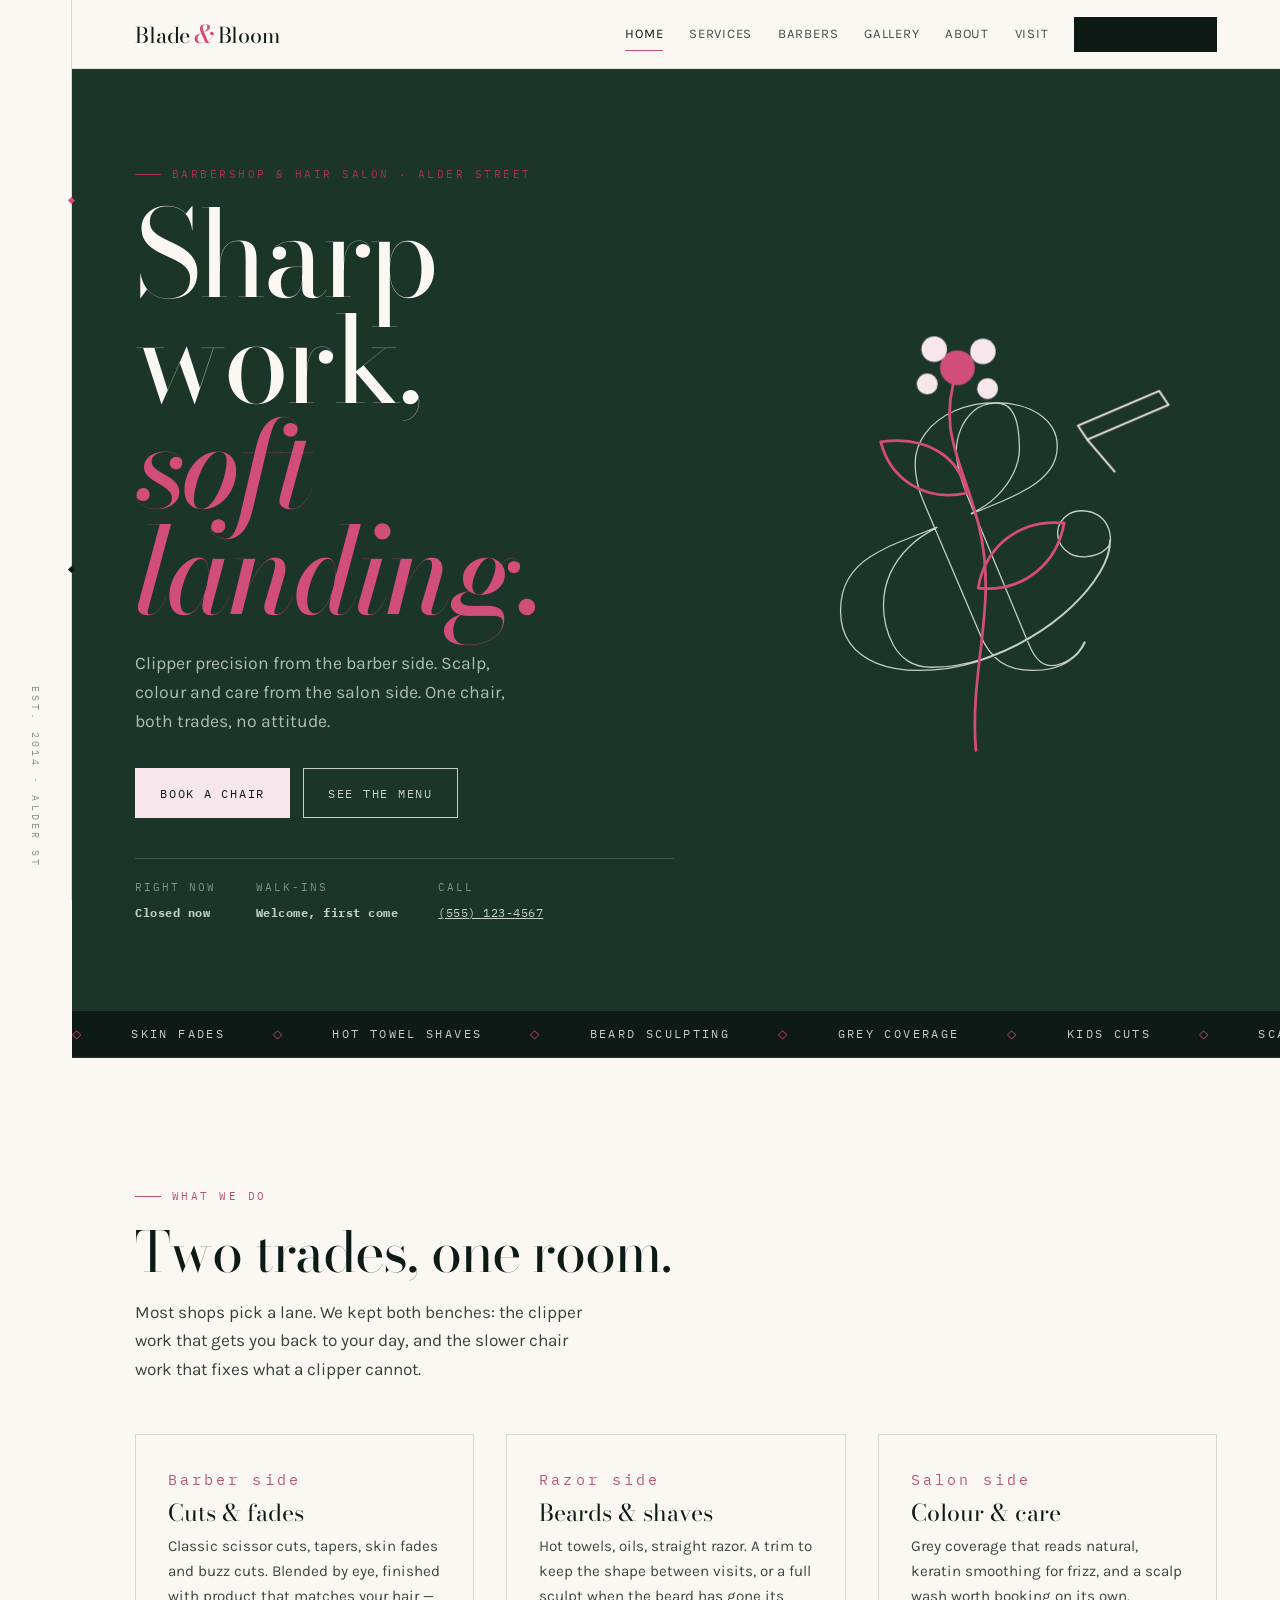
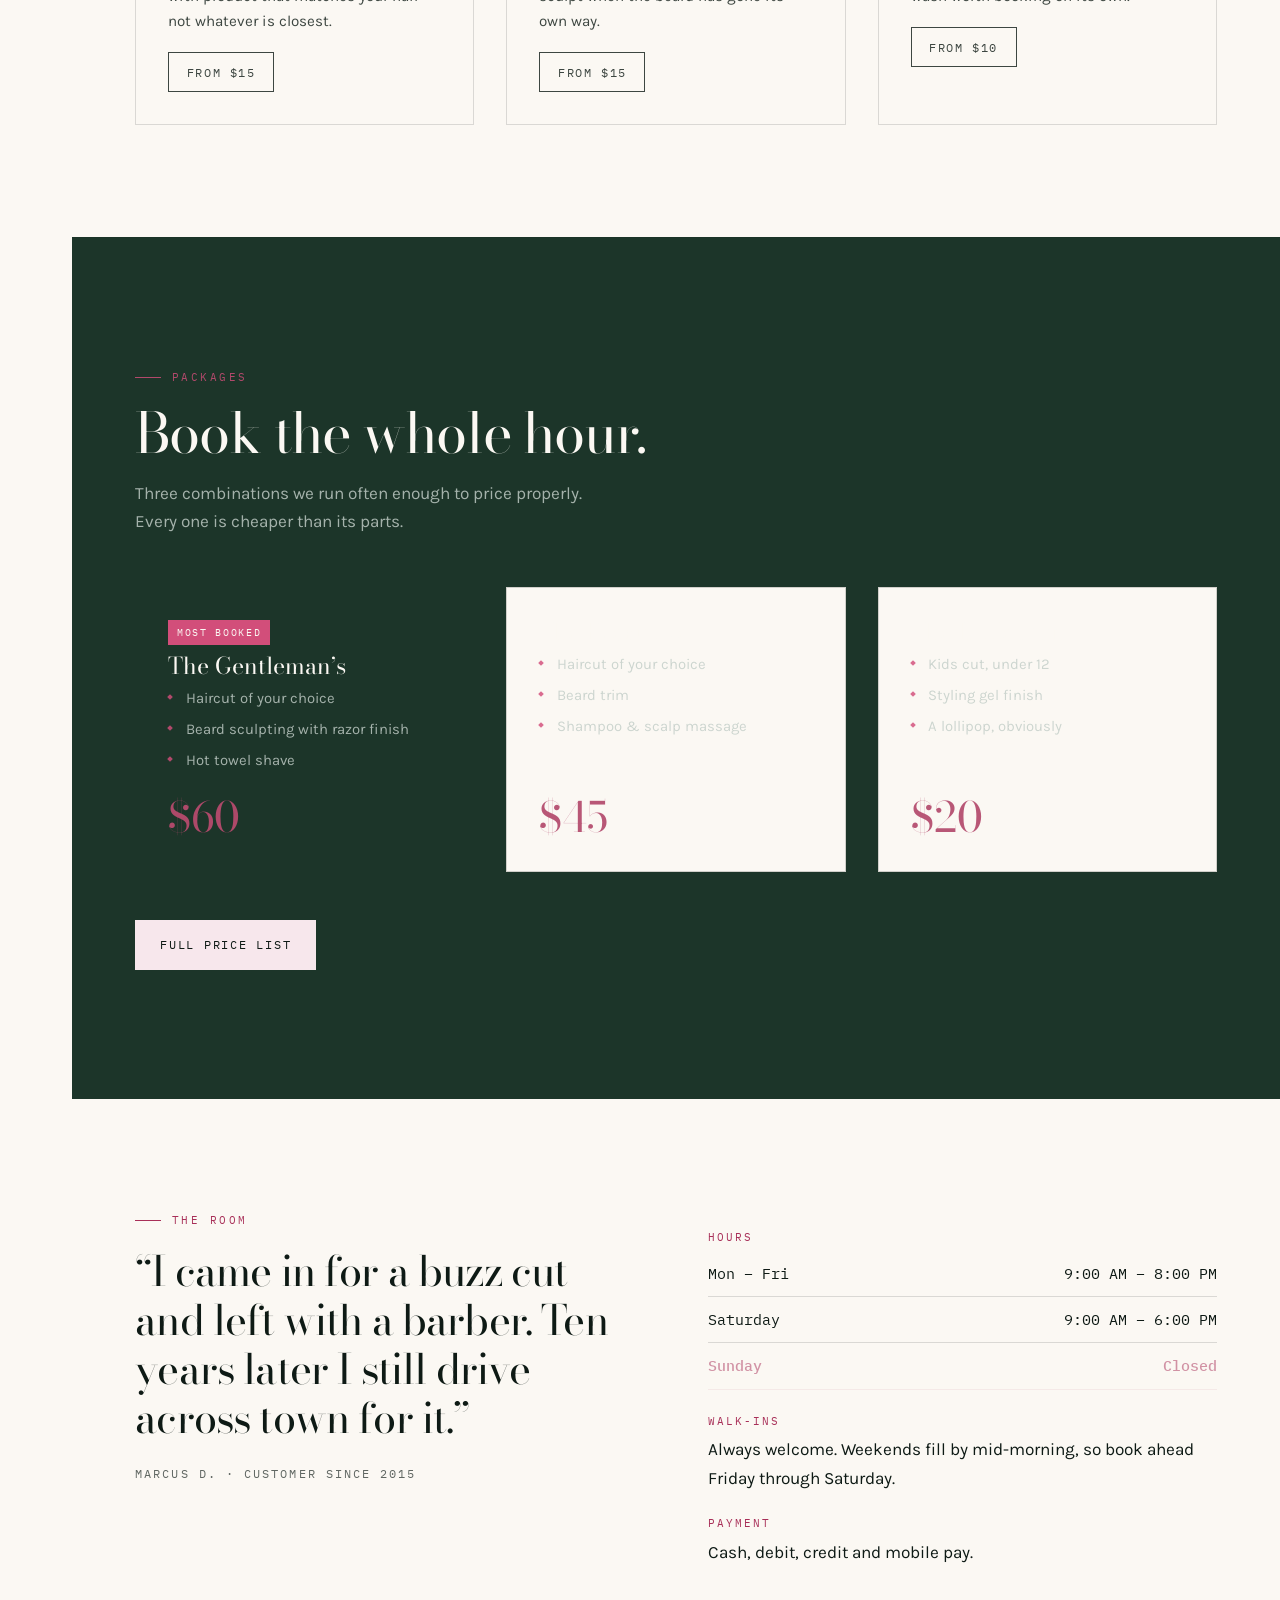
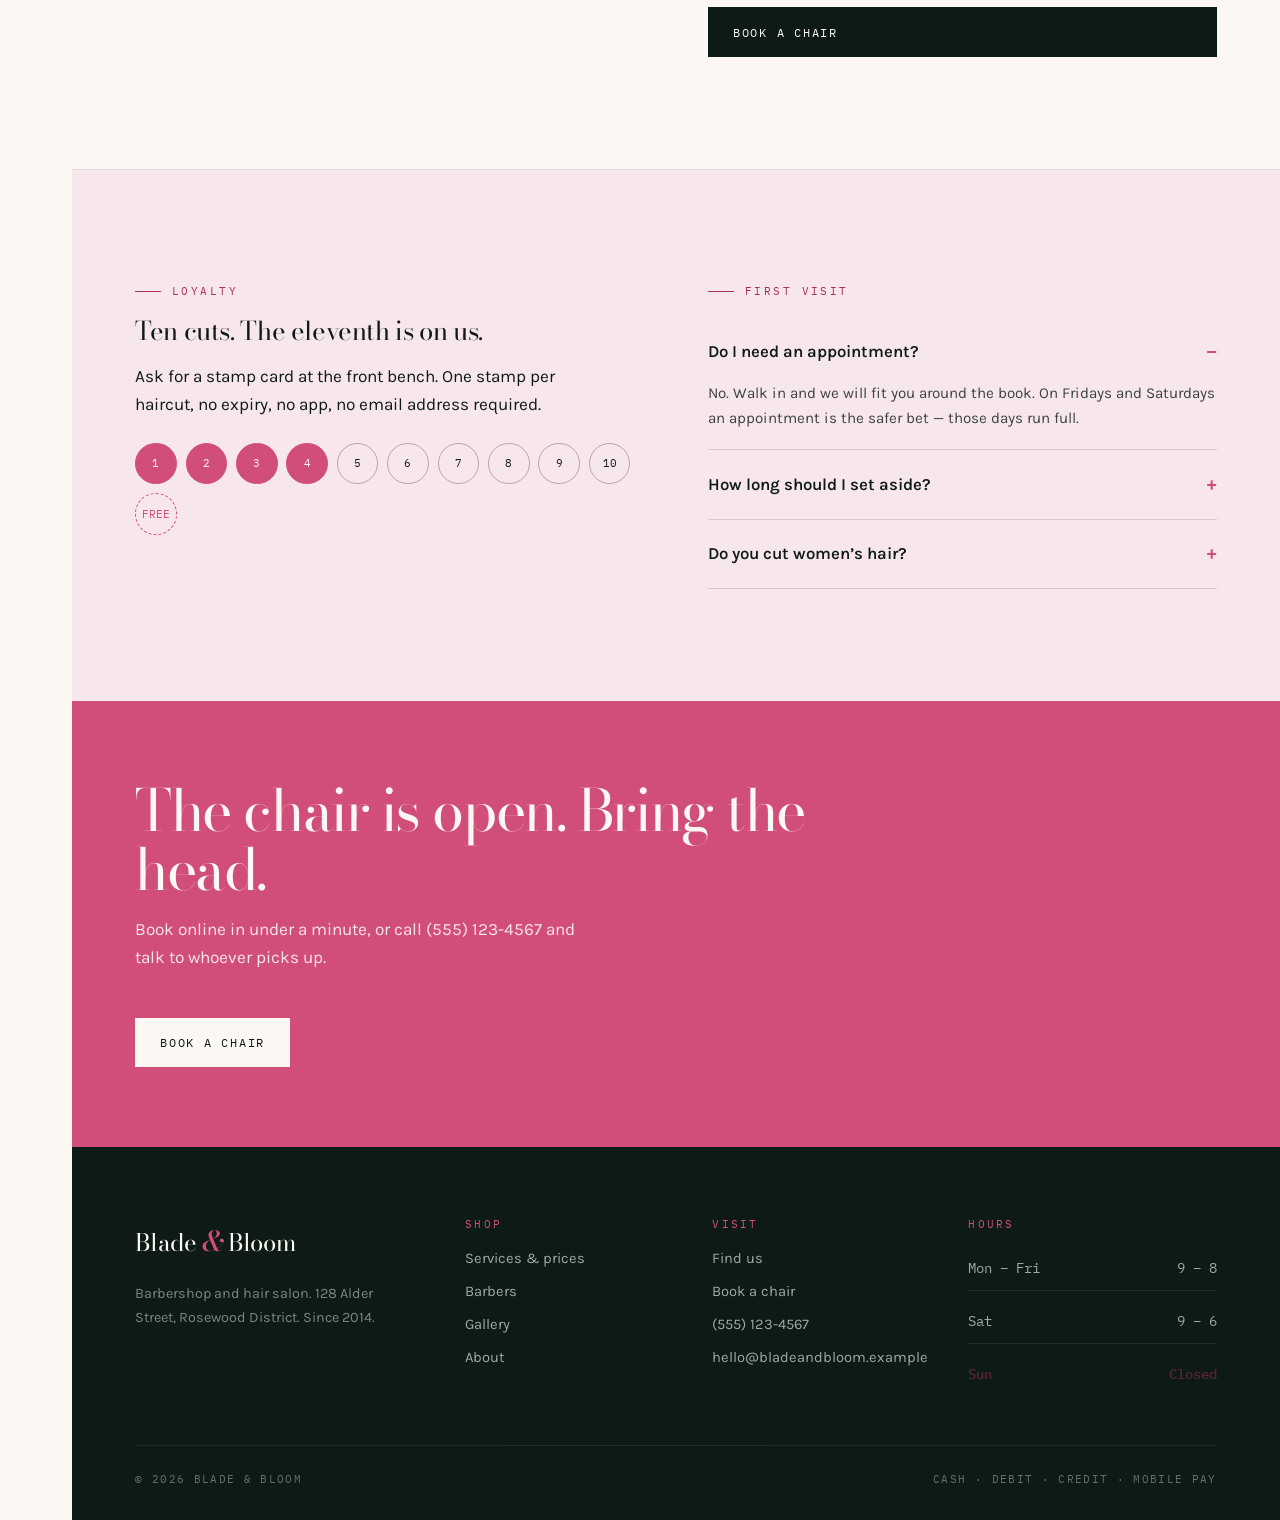
==== index.html @ 09682fde "Add Blade & Bloom salon site Seven static pages (home, services, barbers, gallery, about, booking, v" ====
<!DOCTYPE html>
<html lang="en">
<head>
<meta charset="utf-8">
<meta name="viewport" content="width=device-width, initial-scale=1">
<title>Blade &amp; Bloom — Barbershop &amp; Hair Salon</title>
<meta name="description" content="Blade &amp; Bloom is a barbershop and hair salon on Alder Street. Precision cuts, hot towel shaves, beard sculpting and colour. Walk-ins welcome, appointments recommended on weekends.">
<link rel="preconnect" href="https://fonts.googleapis.com">
<link rel="preconnect" href="https://fonts.gstatic.com" crossorigin>
<link rel="stylesheet" href="assets/css/style.css">
<link rel="icon" href="data:image/svg+xml,<svg xmlns='http://www.w3.org/2000/svg' viewBox='0 0 32 32'><text y='25' x='4' font-size='26' font-family='Georgia' font-style='italic' fill='%23D24E7A'>%26</text></svg>">
</head>
<body>
<a class="skip" href="#main">Skip to content</a>

<div class="rail" aria-hidden="true"><span class="rail__mark">Est. 2014 · Alder St</span></div>

<header class="masthead">
  <div class="masthead__in">
    <a class="wordmark" href="index.html">Blade <span class="amp">&amp;</span> Bloom</a>
    <button class="nav__toggle" type="button" aria-expanded="false" aria-controls="site-nav">Menu</button>
    <nav class="nav" id="site-nav" aria-label="Main">
      <a href="index.html" aria-current="page">Home</a>
      <a href="services.html">Services</a>
      <a href="team.html">Barbers</a>
      <a href="gallery.html">Gallery</a>
      <a href="about.html">About</a>
      <a href="contact.html">Visit</a>
      <a class="btn btn--sm" href="book.html">Book a chair</a>
    </nav>
  </div>
</header>

<main id="main">

  <section class="hero">
    <div class="shell hero__grid">
      <div>
        <p class="eyebrow">Barbershop &amp; hair salon · Alder Street</p>
        <h1>Sharp work,<em>soft landing.</em></h1>
        <p class="hero__sub">Clipper precision from the barber side. Scalp, colour and care from the salon side. One chair, both trades, no attitude.</p>
        <div class="hero__cta">
          <a class="btn btn--onDark" href="book.html">Book a chair</a>
          <a class="btn" style="background:transparent;border-color:currentColor;color:inherit" href="services.html">See the menu</a>
        </div>
        <div class="hero__meta">
          <div><span>Right now</span><b data-openstate>Open now</b></div>
          <div><span>Walk-ins</span><b>Welcome, first come</b></div>
          <div><span>Call</span><a href="tel:+15551234567" style="color:inherit">(555) 123-4567</a></div>
        </div>
      </div>

      <figure style="margin:0">
        <svg class="emblem" viewBox="0 0 420 380" role="img" aria-labelledby="emblem-title">
          <title id="emblem-title">The Blade &amp; Bloom ampersand with a flowering stem growing through it</title>
          <text class="amp-glyph pop" x="210" y="300" text-anchor="middle">&amp;</text>
          <path class="stem draw" d="M212 372 C 206 300, 232 246, 214 176 C 200 122, 178 96, 196 44" />
          <path class="leaf-v draw" d="M214 232 C 254 236, 282 210, 288 176 C 250 172, 220 196, 214 232 Z" />
          <path class="leaf-v draw" d="M204 150 C 168 158, 138 138, 130 106 C 168 100, 198 118, 204 150 Z" />
          <g class="pop" style="animation-delay:1.6s">
            <circle class="petal-shape" cx="196" cy="42" r="15" />
            <circle class="petal-shape pale" cx="176" cy="26" r="11" />
            <circle class="petal-shape pale" cx="218" cy="28" r="11" />
            <circle class="petal-shape pale" cx="170" cy="56" r="9" />
            <circle class="petal-shape pale" cx="222" cy="60" r="9" />
          </g>
          <g class="pop" style="animation-delay:1.9s">
            <path class="blade" d="M300 92 L370 62 L378 74 L308 104 Z" />
            <path class="blade" d="M308 104 L332 132" />
          </g>
        </svg>
      </figure>
    </div>
  </section>

  <div class="ticker" aria-hidden="true">
    <div class="ticker__track">
      <span>Skin fades</span><span>Hot towel shaves</span><span>Beard sculpting</span><span>Grey coverage</span><span>Kids cuts</span><span>Scalp massage</span>
      <span>Skin fades</span><span>Hot towel shaves</span><span>Beard sculpting</span><span>Grey coverage</span><span>Kids cuts</span><span>Scalp massage</span>
    </div>
  </div>

  <section class="section">
    <div class="shell">
      <div class="section__head" data-reveal>
        <p class="eyebrow">What we do</p>
        <h2>Two trades, one room.</h2>
        <p>Most shops pick a lane. We kept both benches: the clipper work that gets you back to your day, and the slower chair work that fixes what a clipper cannot.</p>
      </div>
      <div class="grid grid--3">
        <article class="card" data-reveal>
          <p class="card__num">Barber side</p>
          <h3>Cuts &amp; fades</h3>
          <p>Classic scissor cuts, tapers, skin fades and buzz cuts. Blended by eye, finished with product that matches your hair — not whatever is closest.</p>
          <p><a href="services.html#haircuts" class="btn btn--ghost btn--sm" style="margin-top:.6rem">From $15</a></p>
        </article>
        <article class="card" data-reveal>
          <p class="card__num">Razor side</p>
          <h3>Beards &amp; shaves</h3>
          <p>Hot towels, oils, straight razor. A trim to keep the shape between visits, or a full sculpt when the beard has gone its own way.</p>
          <p><a href="services.html#beard" class="btn btn--ghost btn--sm" style="margin-top:.6rem">From $15</a></p>
        </article>
        <article class="card" data-reveal>
          <p class="card__num">Salon side</p>
          <h3>Colour &amp; care</h3>
          <p>Grey coverage that reads natural, keratin smoothing for frizz, and a scalp wash worth booking on its own.</p>
          <p><a href="services.html#treatments" class="btn btn--ghost btn--sm" style="margin-top:.6rem">From $10</a></p>
        </article>
      </div>
    </div>
  </section>

  <section class="section section--dark">
    <div class="shell">
      <div class="section__head" data-reveal>
        <p class="eyebrow">Packages</p>
        <h2>Book the whole hour.</h2>
        <p>Three combinations we run often enough to price properly. Every one is cheaper than its parts.</p>
      </div>
      <div class="grid grid--3">
        <article class="card card--package card--feature" data-reveal>
          <span class="tag">Most booked</span>
          <h3>The Gentleman&rsquo;s</h3>
          <ul>
            <li>Haircut of your choice</li>
            <li>Beard sculpting with razor finish</li>
            <li>Hot towel shave</li>
          </ul>
          <p class="price">$60</p>
        </article>
        <article class="card card--package" data-reveal>
          <h3>The Executive</h3>
          <ul>
            <li>Haircut of your choice</li>
            <li>Beard trim</li>
            <li>Shampoo &amp; scalp massage</li>
          </ul>
          <p class="price">$45</p>
        </article>
        <article class="card card--package" data-reveal>
          <h3>The Little Man</h3>
          <ul>
            <li>Kids cut, under 12</li>
            <li>Styling gel finish</li>
            <li>A lollipop, obviously</li>
          </ul>
          <p class="price">$20</p>
        </article>
      </div>
      <p class="mt-l"><a class="btn btn--onDark" href="services.html">Full price list</a></p>
    </div>
  </section>

  <section class="section">
    <div class="shell split">
      <div data-reveal>
        <p class="eyebrow">The room</p>
        <blockquote class="quote">&ldquo;I came in for a buzz cut and left with a barber. Ten years later I still drive across town for it.&rdquo;
          <footer>Marcus D. · customer since 2015</footer>
        </blockquote>
      </div>
      <div class="stack" data-reveal>
        <dl class="factlist">
          <dt>Hours</dt>
          <dd>
            <ul class="hours">
              <li data-day="1,2,3,4,5"><span>Mon &ndash; Fri</span><span>9:00 AM &ndash; 8:00 PM</span></li>
              <li data-day="6"><span>Saturday</span><span>9:00 AM &ndash; 6:00 PM</span></li>
              <li data-day="0" data-closed><span>Sunday</span><span>Closed</span></li>
            </ul>
          </dd>
          <dt>Walk-ins</dt>
          <dd>Always welcome. Weekends fill by mid-morning, so book ahead Friday through Saturday.</dd>
          <dt>Payment</dt>
          <dd>Cash, debit, credit and mobile pay.</dd>
        </dl>
        <a class="btn" href="book.html">Book a chair</a>
      </div>
    </div>
  </section>

  <section class="section section--petal">
    <div class="shell split">
      <div data-reveal>
        <p class="eyebrow">Loyalty</p>
        <h2 class="display" style="font-size:clamp(2rem,1.3rem+3vw,3.2rem)">Ten cuts. The eleventh is on us.</h2>
        <p style="margin-top:1.1rem;max-width:44ch">Ask for a stamp card at the front bench. One stamp per haircut, no expiry, no app, no email address required.</p>
        <div class="stamps" aria-hidden="true">
          <span class="stamp" data-filled>1</span><span class="stamp" data-filled>2</span>
          <span class="stamp" data-filled>3</span><span class="stamp" data-filled>4</span>
          <span class="stamp">5</span><span class="stamp">6</span><span class="stamp">7</span>
          <span class="stamp">8</span><span class="stamp">9</span><span class="stamp">10</span>
          <span class="stamp" data-free>FREE</span>
        </div>
      </div>
      <div data-reveal>
        <p class="eyebrow">First visit</p>
        <div class="faq">
          <details open>
            <summary>Do I need an appointment?</summary>
            <p>No. Walk in and we will fit you around the book. On Fridays and Saturdays an appointment is the safer bet — those days run full.</p>
          </details>
          <details>
            <summary>How long should I set aside?</summary>
            <p>A buzz is fifteen minutes. A fade with a beard trim is closer to fifty. Package bookings run an hour and change.</p>
          </details>
          <details>
            <summary>Do you cut women&rsquo;s hair?</summary>
            <p>Short styles, yes — scissor and clipper work with styling. For long-hair cutting and full colour services, call and we will tell you honestly whether we are the right shop.</p>
          </details>
        </div>
      </div>
    </div>
  </section>

  <section class="band">
    <div class="shell">
      <h2 class="display">The chair is open. Bring the head.</h2>
      <p>Book online in under a minute, or call (555) 123-4567 and talk to whoever picks up.</p>
      <a class="btn" href="book.html">Book a chair</a>
    </div>
  </section>

</main>

<footer class="foot">
  <div class="shell">
    <div class="foot__grid">
      <div>
        <a class="wordmark" href="index.html" style="text-decoration:none">Blade <span class="amp">&amp;</span> Bloom</a>
        <p class="foot__blurb">Barbershop and hair salon. 128 Alder Street, Rosewood District. Since 2014.</p>
      </div>
      <div>
        <h4>Shop</h4>
        <ul>
          <li><a href="services.html">Services &amp; prices</a></li>
          <li><a href="team.html">Barbers</a></li>
          <li><a href="gallery.html">Gallery</a></li>
          <li><a href="about.html">About</a></li>
        </ul>
      </div>
      <div>
        <h4>Visit</h4>
        <ul>
          <li><a href="contact.html">Find us</a></li>
          <li><a href="book.html">Book a chair</a></li>
          <li><a href="tel:+15551234567">(555) 123-4567</a></li>
          <li><a href="mailto:hello@bladeandbloom.example">hello@bladeandbloom.example</a></li>
        </ul>
      </div>
      <div>
        <h4>Hours</h4>
        <ul class="hours" style="font-size:.85rem">
          <li data-day="1,2,3,4,5"><span>Mon &ndash; Fri</span><span>9 &ndash; 8</span></li>
          <li data-day="6"><span>Sat</span><span>9 &ndash; 6</span></li>
          <li data-day="0" data-closed><span>Sun</span><span>Closed</span></li>
        </ul>
      </div>
    </div>
    <div class="foot__base">
      <span>&copy; <span data-year>2026</span> Blade &amp; Bloom</span>
      <span>Cash · Debit · Credit · Mobile pay</span>
    </div>
  </div>
</footer>

<script src="assets/js/main.js"></script>
</body>
</html>
---- assets/css/style.css ----
/* Blade & Bloom — Steel & Stem
   ------------------------------------------------------------------ */

@import url('https://fonts.googleapis.com/css2?family=Bodoni+Moda:ital,opsz,wght@0,6..96,400..900;1,6..96,400..900&family=IBM+Plex+Mono:wght@400;500&family=Karla:ital,wght@0,300..700;1,300..600&display=swap');

:root {
  --ink:      #0E1A15;
  --fern:     #1C3529;
  --fern-lit: #264736;
  --steel:    #C3CEC8;
  --bloom:    #D24E7A;
  --bloom-dk: #A82F58;
  --petal:    #F7E7EC;
  --ivory:    #FBF8F3;

  --display: "Bodoni Moda", Georgia, serif;
  --body:    "Karla", "Helvetica Neue", Arial, sans-serif;
  --mono:    "IBM Plex Mono", ui-monospace, monospace;

  --rail: 4.5rem;          /* width of the left shear rail */
  --gut:  clamp(1.25rem, 4vw, 4rem);
  --max:  74rem;

  --ease: cubic-bezier(.22, 1, .36, 1);
}

/* ---------- reset-ish ---------- */
*, *::before, *::after { box-sizing: border-box; }
html { -webkit-text-size-adjust: 100%; scroll-behavior: smooth; }
body {
  margin: 0;
  background: var(--ivory);
  color: var(--ink);
  font-family: var(--body);
  font-size: clamp(1rem, .95rem + .2vw, 1.075rem);
  line-height: 1.65;
  font-weight: 400;
  -webkit-font-smoothing: antialiased;
}
img { max-width: 100%; display: block; }
a { color: inherit; }
h1, h2, h3, h4 { margin: 0; font-weight: 400; line-height: 1.02; }
p { margin: 0 0 1em; }
ul { margin: 0; padding: 0; list-style: none; }

::selection { background: var(--bloom); color: var(--ivory); }

:focus-visible {
  outline: 2px solid var(--bloom);
  outline-offset: 3px;
  border-radius: 2px;
}

.skip {
  position: absolute; left: -999px; top: 0; z-index: 99;
  background: var(--ink); color: var(--ivory);
  padding: .7rem 1.1rem; font-family: var(--mono); font-size: .8rem;
}
.skip:focus { left: .5rem; top: .5rem; }

/* ---------- type scale ---------- */
.display {
  font-family: var(--display);
  font-optical-sizing: auto;
  letter-spacing: -.015em;
}
.eyebrow {
  font-family: var(--mono);
  font-size: .7rem;
  letter-spacing: .22em;
  text-transform: uppercase;
  color: var(--bloom-dk);
  margin: 0 0 1.1rem;
  display: flex; align-items: center; gap: .7rem;
}
.eyebrow::before {
  content: ""; width: 1.6rem; height: 1px;
  background: currentColor; flex: none;
}
.lede { font-size: 1.2em; line-height: 1.55; max-width: 34ch; }

/* ---------- layout shell ---------- */
.shell {
  max-width: var(--max);
  margin-inline: auto;
  padding-inline: var(--gut);
}

/* The shear line: hairline with blade notches, runs the page height. */
.rail {
  position: fixed;
  inset-block: 0;
  left: 0;
  width: var(--rail);
  border-right: 1px solid color-mix(in oklab, var(--ink) 14%, transparent);
  display: none;
  z-index: 20;
  pointer-events: none;
}
.rail::before {
  content: "";
  position: absolute; right: -3px; top: 22%;
  width: 5px; height: 5px;
  background: var(--bloom);
  transform: rotate(45deg);
}
.rail::after {
  content: "";
  position: absolute; right: -3px; top: 63%;
  width: 5px; height: 5px;
  background: var(--ink);
  transform: rotate(45deg);
}
.rail__mark {
  position: absolute;
  bottom: 2rem; left: 50%;
  transform: translateX(-50%);
  writing-mode: vertical-rl;
  font-family: var(--mono);
  font-size: .65rem;
  letter-spacing: .3em;
  text-transform: uppercase;
  color: color-mix(in oklab, var(--ink) 45%, transparent);
  pointer-events: auto;
}
@media (min-width: 62rem) {
  .rail { display: block; }
  body { padding-left: var(--rail); }
}

/* ---------- header ---------- */
.masthead {
  position: sticky; top: 0; z-index: 30;
  background: color-mix(in oklab, var(--ivory) 88%, transparent);
  backdrop-filter: blur(10px);
  border-bottom: 1px solid color-mix(in oklab, var(--ink) 10%, transparent);
}
.masthead__in {
  display: flex; align-items: center; justify-content: space-between;
  gap: 1rem;
  padding-block: .85rem;
  max-width: var(--max); margin-inline: auto;
  padding-inline: var(--gut);
}
.wordmark {
  font-family: var(--display);
  font-size: 1.35rem;
  letter-spacing: -.01em;
  text-decoration: none;
  display: inline-flex; align-items: baseline; gap: .3ch;
  white-space: nowrap;
}
.wordmark .amp {
  color: var(--bloom);
  font-style: italic;
  font-weight: 500;
  font-size: 1.15em;
}

.nav { display: flex; align-items: center; gap: clamp(.9rem, 2vw, 1.9rem); }
.nav a {
  font-size: .82rem;
  letter-spacing: .06em;
  text-transform: uppercase;
  text-decoration: none;
  padding-block: .35rem;
  position: relative;
  color: color-mix(in oklab, var(--ink) 78%, transparent);
  transition: color .2s var(--ease);
}
.nav a::after {
  content: ""; position: absolute; left: 0; right: 0; bottom: 0;
  height: 1px; background: var(--bloom);
  transform: scaleX(0); transform-origin: left;
  transition: transform .3s var(--ease);
}
.nav a:hover { color: var(--ink); }
.nav a:hover::after, .nav a[aria-current="page"]::after { transform: scaleX(1); }
.nav a[aria-current="page"] { color: var(--ink); }

.nav__toggle {
  display: none;
  background: none; border: 1px solid color-mix(in oklab, var(--ink) 25%, transparent);
  font-family: var(--mono); font-size: .72rem; letter-spacing: .18em;
  text-transform: uppercase; padding: .55rem .8rem; cursor: pointer;
  color: var(--ink);
}

@media (max-width: 52rem) {
  .nav__toggle { display: block; }
  .nav {
    position: absolute; inset: 100% 0 auto 0;
    flex-direction: column; align-items: stretch; gap: 0;
    background: var(--ivory);
    border-bottom: 1px solid color-mix(in oklab, var(--ink) 12%, transparent);
    padding: .5rem var(--gut) 1.25rem;
    display: none;
  }
  .nav[data-open="true"] { display: flex; }
  .nav a { padding-block: .8rem; border-top: 1px solid color-mix(in oklab, var(--ink) 8%, transparent); }
  .nav .btn { margin-top: .9rem; text-align: center; }
}

/* ---------- buttons ---------- */
.btn {
  display: inline-block;
  font-family: var(--mono);
  font-size: .78rem;
  letter-spacing: .14em;
  text-transform: uppercase;
  text-decoration: none;
  padding: .85rem 1.5rem;
  border: 1px solid var(--ink);
  background: var(--ink);
  color: var(--ivory);
  cursor: pointer;
  transition: background .25s var(--ease), color .25s var(--ease), border-color .25s var(--ease);
}
.btn:hover { background: var(--bloom); border-color: var(--bloom); color: var(--ivory); }
.btn--ghost { background: transparent; color: var(--ink); }
.btn--ghost:hover { background: var(--ink); border-color: var(--ink); color: var(--ivory); }
.btn--onDark { background: var(--petal); border-color: var(--petal); color: var(--ink); }
.btn--onDark:hover { background: var(--bloom); border-color: var(--bloom); color: var(--ivory); }
.btn--sm { padding: .6rem 1.1rem; font-size: .72rem; }

/* ---------- sections ---------- */
.section { padding-block: clamp(3.5rem, 9vw, 7rem); }
.section--dark { background: var(--fern); color: var(--steel); }
.section--dark .eyebrow { color: var(--bloom); }
.section--dark h2, .section--dark h3 { color: var(--ivory); }
.section--petal { background: var(--petal); }
.section + .section { border-top: 1px solid color-mix(in oklab, var(--ink) 8%, transparent); }
.section--dark + .section, .section--dark, .section--petal { border-top: 0; }

.section__head { max-width: 46rem; margin-bottom: clamp(2rem, 4vw, 3.25rem); }
.section__head h2 {
  font-family: var(--display);
  font-size: clamp(2rem, 1.3rem + 3vw, 3.5rem);
  letter-spacing: -.02em;
}
.section__head p { margin-top: 1.1rem; max-width: 46ch; opacity: .82; }

/* ---------- hero ---------- */
.hero {
  position: relative;
  background: var(--fern);
  color: var(--steel);
  overflow: hidden;
  padding-block: clamp(3.5rem, 8vw, 6rem) clamp(3rem, 7vw, 5.5rem);
}
.hero__grid {
  display: grid;
  grid-template-columns: 1fr;
  gap: clamp(2rem, 5vw, 3.5rem);
  align-items: center;
}
@media (min-width: 58rem) {
  .hero__grid { grid-template-columns: 1.05fr .95fr; }
}
.hero h1 {
  font-family: var(--display);
  color: var(--ivory);
  font-size: clamp(3.2rem, 1.6rem + 8vw, 7.5rem);
  line-height: .88;
  letter-spacing: -.035em;
}
.hero h1 em {
  font-style: italic;
  font-weight: 500;
  color: var(--bloom);
  display: block;
}
.hero__sub {
  margin-top: 1.6rem;
  max-width: 38ch;
  color: color-mix(in oklab, var(--steel) 88%, transparent);
  font-size: 1.1rem;
}
.hero__cta { display: flex; flex-wrap: wrap; gap: .8rem; margin-top: 2rem; }
.hero__meta {
  margin-top: 2.5rem;
  padding-top: 1.25rem;
  border-top: 1px solid color-mix(in oklab, var(--steel) 22%, transparent);
  display: flex; flex-wrap: wrap; gap: 1.5rem 2.5rem;
  font-family: var(--mono); font-size: .78rem; letter-spacing: .04em;
}
.hero__meta span { display: block; color: color-mix(in oklab, var(--steel) 60%, transparent); font-size: .68rem; letter-spacing: .18em; text-transform: uppercase; margin-bottom: .3rem; }

/* the signature: ampersand with a stem growing through it */
.emblem { width: 100%; height: auto; overflow: visible; }
.emblem .amp-glyph {
  font-family: var(--display);
  font-size: 300px;
  font-style: italic;
  font-weight: 500;
  fill: none;
  stroke: var(--steel);
  stroke-width: 1.1;
  opacity: .55;
}
.emblem .stem, .emblem .leaf-v { fill: none; stroke: var(--bloom); stroke-width: 2.4; stroke-linecap: round; }
.emblem .petal-shape { fill: var(--bloom); }
.emblem .petal-shape.pale { fill: var(--petal); }
.emblem .blade { fill: none; stroke: var(--petal); stroke-width: 1.6; }

@media (prefers-reduced-motion: no-preference) {
  .emblem .draw {
    stroke-dasharray: var(--len, 1200);
    stroke-dashoffset: var(--len, 1200);
    animation: draw 2.2s var(--ease) forwards;
  }
  .emblem .amp-glyph { animation-delay: .1s; }
  .emblem .stem { animation-delay: .55s; }
  .emblem .pop {
    opacity: 0;
    animation: pop .7s var(--ease) forwards;
  }
}
@keyframes draw { to { stroke-dashoffset: 0; } }
@keyframes pop { to { opacity: 1; } }

/* ---------- ticker ---------- */
.ticker {
  background: var(--ink);
  color: var(--steel);
  overflow: hidden;
  border-block: 1px solid color-mix(in oklab, var(--steel) 15%, transparent);
}
.ticker__track {
  display: flex; gap: 3rem;
  padding-block: .8rem;
  white-space: nowrap;
  font-family: var(--mono); font-size: .74rem;
  letter-spacing: .2em; text-transform: uppercase;
  width: max-content;
  animation: slide 38s linear infinite;
}
.ticker__track span::before { content: "◇"; color: var(--bloom); margin-right: 3rem; }
@keyframes slide { to { transform: translateX(-50%); } }
@media (prefers-reduced-motion: reduce) {
  .ticker__track { animation: none; }
}

/* ---------- price ledger ---------- */
.ledger { display: grid; gap: clamp(2.5rem, 5vw, 4rem); }
@media (min-width: 60rem) { .ledger--2 { grid-template-columns: 1fr 1fr; } }

.ledger__group h3 {
  font-family: var(--display);
  font-size: 1.6rem;
  padding-bottom: .7rem;
  border-bottom: 1px solid color-mix(in oklab, currentColor 22%, transparent);
  margin-bottom: .4rem;
}
.item {
  display: grid;
  grid-template-columns: 1fr auto;
  align-items: baseline;
  gap: .25rem .75rem;
  padding-block: 1rem;
  border-bottom: 1px solid color-mix(in oklab, currentColor 12%, transparent);
}
.item__name { font-weight: 600; font-size: 1.02rem; letter-spacing: .002em; }
.item__price {
  font-family: var(--mono); font-size: .95rem;
  color: var(--bloom-dk); white-space: nowrap;
}
.section--dark .item__price { color: var(--bloom); }
.item__desc {
  grid-column: 1 / -1;
  margin: .2rem 0 0;
  font-size: .92rem;
  opacity: .72;
  max-width: 52ch;
}
.item__time { font-family: var(--mono); font-size: .72rem; opacity: .6; letter-spacing: .08em; }

/* ---------- cards ---------- */
.grid { display: grid; gap: clamp(1.25rem, 2.5vw, 2rem); }
.grid--3 { grid-template-columns: repeat(auto-fit, minmax(15rem, 1fr)); }
.grid--2 { grid-template-columns: repeat(auto-fit, minmax(19rem, 1fr)); }

.card {
  border: 1px solid color-mix(in oklab, var(--ink) 14%, transparent);
  padding: clamp(1.4rem, 2.5vw, 2rem);
  background: var(--ivory);
  display: flex; flex-direction: column; gap: .55rem;
  transition: border-color .25s var(--ease), transform .25s var(--ease);
}
.card:hover { border-color: var(--bloom); transform: translateY(-2px); }
.card h3 { font-family: var(--display); font-size: 1.45rem; }
.card p { margin: 0; font-size: .95rem; opacity: .8; }
.card__num {
  font-family: var(--mono); font-size: .7rem; letter-spacing: .2em;
  color: var(--bloom-dk);
}

.card--package { border-color: color-mix(in oklab, var(--ink) 18%, transparent); }
.card--package .price {
  font-family: var(--display); font-size: 2.6rem; color: var(--bloom-dk);
  line-height: 1; margin-top: auto; padding-top: 1rem;
}
.card--package ul { display: grid; gap: .4rem; font-size: .93rem; }
.card--package li { padding-left: 1.1rem; position: relative; opacity: .82; }
.card--package li::before {
  content: ""; position: absolute; left: 0; top: .62em;
  width: 4px; height: 4px; background: var(--bloom); transform: rotate(45deg);
}
.card--feature { background: var(--fern); color: var(--steel); border-color: var(--fern); }
.card--feature h3 { color: var(--ivory); }
.card--feature .price { color: var(--bloom); }
.card--feature li::before { background: var(--bloom); }
.card--feature .tag { background: var(--bloom); color: var(--ivory); }

.tag {
  align-self: flex-start;
  font-family: var(--mono); font-size: .65rem; letter-spacing: .16em;
  text-transform: uppercase; padding: .25rem .55rem;
  background: var(--petal); color: var(--bloom-dk);
}

/* ---------- team ---------- */
.chair {
  display: grid;
  gap: clamp(1.25rem, 3vw, 2.5rem);
  align-items: start;
  padding-block: clamp(2rem, 4vw, 3rem);
  border-top: 1px solid color-mix(in oklab, var(--ink) 12%, transparent);
}
@media (min-width: 48rem) { .chair { grid-template-columns: 14rem 1fr; } }
.chair:first-of-type { border-top: 0; padding-top: 0; }
.chair__portrait {
  aspect-ratio: 4 / 5;
  position: relative;
  overflow: hidden;
  background: var(--fern);
}
.chair__portrait svg { width: 100%; height: 100%; display: block; }
.chair__name { font-family: var(--display); font-size: clamp(1.8rem, 1.2rem + 2vw, 2.6rem); }
.chair__role {
  font-family: var(--mono); font-size: .72rem; letter-spacing: .2em;
  text-transform: uppercase; color: var(--bloom-dk); margin: .5rem 0 1rem;
}
.chair__specs { display: flex; flex-wrap: wrap; gap: .5rem; margin-top: 1.1rem; }
.chair__specs li {
  font-family: var(--mono); font-size: .7rem; letter-spacing: .1em;
  border: 1px solid color-mix(in oklab, var(--ink) 20%, transparent);
  padding: .3rem .6rem; text-transform: uppercase;
}

/* ---------- gallery ---------- */
.plate {
  position: relative;
  aspect-ratio: 3 / 4;
  overflow: hidden;
  background: var(--fern);
  border: 1px solid color-mix(in oklab, var(--ink) 12%, transparent);
}
.plate svg { position: absolute; inset: 0; width: 100%; height: 100%; }
.plate figcaption {
  position: absolute; inset-inline: 0; bottom: 0;
  padding: 1.5rem 1rem .9rem;
  background: linear-gradient(to top, rgba(14,26,21,.92), rgba(14,26,21,0));
  color: var(--ivory);
  font-family: var(--mono); font-size: .72rem;
  letter-spacing: .12em; text-transform: uppercase;
  display: flex; justify-content: space-between; gap: .5rem;
}
.plate figcaption b { font-weight: 500; }
.plate figcaption span { color: var(--bloom); }
.plate--wide { grid-column: span 2; aspect-ratio: 16 / 11; }
@media (max-width: 40rem) { .plate--wide { grid-column: span 1; aspect-ratio: 3 / 4; } }

/* ---------- forms ---------- */
.form { display: grid; gap: 1.4rem; }
.field { display: grid; gap: .45rem; }
.field > label, .fieldset > legend {
  font-family: var(--mono); font-size: .7rem; letter-spacing: .16em;
  text-transform: uppercase; color: color-mix(in oklab, var(--ink) 65%, transparent);
}
.field input, .field select, .field textarea {
  font-family: var(--body); font-size: 1rem; color: var(--ink);
  background: transparent;
  border: 0; border-bottom: 1px solid color-mix(in oklab, var(--ink) 30%, transparent);
  padding: .6rem .1rem;
  border-radius: 0;
  transition: border-color .2s var(--ease);
  width: 100%;
}
.field select { appearance: none; background-image: linear-gradient(45deg, transparent 50%, var(--bloom) 50%), linear-gradient(135deg, var(--bloom) 50%, transparent 50%); background-position: right 8px center, right 3px center; background-size: 5px 5px, 5px 5px; background-repeat: no-repeat; padding-right: 1.5rem; }
.field textarea { resize: vertical; min-height: 6rem; }
.field input:focus, .field select:focus, .field textarea:focus {
  border-bottom-color: var(--bloom); outline: none;
}
.field input:focus-visible, .field select:focus-visible, .field textarea:focus-visible { outline: 2px solid var(--bloom); outline-offset: 4px; }
.field__hint { font-size: .8rem; opacity: .6; }
.form__row { display: grid; gap: 1.4rem; }
@media (min-width: 40rem) { .form__row--2 { grid-template-columns: 1fr 1fr; } }
.fieldset { border: 0; padding: 0; margin: 0; display: grid; gap: .7rem; }
.choices { display: flex; flex-wrap: wrap; gap: .5rem; }
.choice input { position: absolute; opacity: 0; width: 0; height: 0; }
.choice span {
  display: inline-block;
  font-family: var(--mono); font-size: .75rem; letter-spacing: .08em;
  border: 1px solid color-mix(in oklab, var(--ink) 22%, transparent);
  padding: .5rem .85rem; cursor: pointer;
  transition: all .2s var(--ease);
}
.choice input:checked + span { background: var(--ink); color: var(--ivory); border-color: var(--ink); }
.choice input:focus-visible + span { outline: 2px solid var(--bloom); outline-offset: 3px; }
.form__note { font-size: .85rem; opacity: .7; }
.form__status {
  font-family: var(--mono); font-size: .8rem;
  padding: 1rem 1.1rem;
  border-left: 3px solid var(--bloom);
  background: var(--petal);
  color: var(--ink);
}
.form__status[hidden] { display: none; }

/* ---------- info blocks ---------- */
.split { display: grid; gap: clamp(2rem, 5vw, 4rem); align-items: start; }
@media (min-width: 56rem) { .split { grid-template-columns: 1fr 1fr; } }
@media (min-width: 56rem) { .split--sidebar { grid-template-columns: 1.4fr .9fr; } }

.hours { font-family: var(--mono); font-size: .92rem; }
.hours li {
  display: flex; justify-content: space-between; gap: 1rem;
  padding-block: .65rem;
  border-bottom: 1px solid color-mix(in oklab, currentColor 14%, transparent);
}
.hours li[data-closed] { opacity: .5; }
.hours li[data-today] { color: var(--bloom-dk); font-weight: 500; }
.section--dark .hours li[data-today] { color: var(--bloom); }

.stack { display: grid; gap: 1.5rem; }
.factlist dt {
  font-family: var(--mono); font-size: .7rem; letter-spacing: .18em;
  text-transform: uppercase; color: var(--bloom-dk); margin-bottom: .3rem;
}
.factlist dd { margin: 0 0 1.4rem; }
.factlist dd:last-child { margin-bottom: 0; }
.section--dark .factlist dt { color: var(--bloom); }

.quote {
  font-family: var(--display);
  font-size: clamp(1.5rem, 1rem + 2.4vw, 2.6rem);
  line-height: 1.18; letter-spacing: -.02em;
  margin: 0;
}
.quote footer {
  font-family: var(--mono); font-size: .72rem; letter-spacing: .18em;
  text-transform: uppercase; margin-top: 1.5rem; opacity: .65;
}

.stamps { display: flex; flex-wrap: wrap; gap: .55rem; margin-top: 1.5rem; }
.stamp {
  width: 2.6rem; height: 2.6rem;
  border: 1px solid color-mix(in oklab, currentColor 30%, transparent);
  border-radius: 50%;
  display: grid; place-items: center;
  font-family: var(--mono); font-size: .7rem;
}
.stamp[data-filled] { background: var(--bloom); border-color: var(--bloom); color: var(--ivory); }
.stamp[data-free] { border-style: dashed; border-color: var(--bloom); color: var(--bloom); }
.section--dark .stamp[data-free] { color: var(--bloom); }

/* ---------- CTA band ---------- */
.band {
  background: var(--bloom);
  color: var(--ivory);
  padding-block: clamp(3rem, 7vw, 5rem);
}
.band h2 {
  font-family: var(--display);
  font-size: clamp(2rem, 1.2rem + 3.6vw, 3.6rem);
  letter-spacing: -.025em;
  max-width: 20ch;
}
.band p { margin-top: 1rem; max-width: 44ch; opacity: .9; }
.band .btn { background: var(--ivory); border-color: var(--ivory); color: var(--ink); margin-top: 1.8rem; }
.band .btn:hover { background: var(--ink); border-color: var(--ink); color: var(--ivory); }

/* ---------- footer ---------- */
.foot {
  background: var(--ink);
  color: color-mix(in oklab, var(--steel) 80%, transparent);
  padding-block: clamp(3rem, 6vw, 4.5rem) 2rem;
  font-size: .92rem;
}
.foot a { color: inherit; text-decoration: none; border-bottom: 1px solid transparent; transition: border-color .2s var(--ease), color .2s; }
.foot a:hover { color: var(--ivory); border-bottom-color: var(--bloom); }
.foot__grid { display: grid; gap: 2.5rem; }
@media (min-width: 48rem) { .foot__grid { grid-template-columns: 1.4fr 1fr 1fr 1.2fr; } }
.foot h4 {
  font-family: var(--mono); font-size: .7rem; letter-spacing: .2em;
  text-transform: uppercase; color: var(--bloom); margin-bottom: 1rem;
}
.foot ul { display: grid; gap: .55rem; }
.foot .wordmark { color: var(--ivory); font-size: 1.5rem; }
.foot__blurb { margin-top: 1rem; max-width: 30ch; opacity: .75; font-size: .9rem; }
.foot__base {
  margin-top: 3rem; padding-top: 1.5rem;
  border-top: 1px solid color-mix(in oklab, var(--steel) 16%, transparent);
  display: flex; flex-wrap: wrap; justify-content: space-between; gap: .75rem;
  font-family: var(--mono); font-size: .7rem; letter-spacing: .12em;
  text-transform: uppercase; opacity: .6;
}

/* ---------- page header (interior pages) ---------- */
.pagehead {
  background: var(--fern);
  color: var(--steel);
  padding-block: clamp(3rem, 7vw, 5.5rem);
}
.pagehead h1 {
  font-family: var(--display);
  color: var(--ivory);
  font-size: clamp(2.6rem, 1.5rem + 5vw, 5.5rem);
  line-height: .92; letter-spacing: -.03em;
}
.pagehead h1 em { font-style: italic; color: var(--bloom); }
.pagehead p { margin-top: 1.4rem; max-width: 44ch; opacity: .85; }
.crumb {
  font-family: var(--mono); font-size: .68rem; letter-spacing: .2em;
  text-transform: uppercase; margin-bottom: 1.4rem;
  color: color-mix(in oklab, var(--steel) 55%, transparent);
}
.crumb a { text-decoration: none; }
.crumb a:hover { color: var(--bloom); }

/* ---------- reveal on scroll ---------- */
@media (prefers-reduced-motion: no-preference) {
  [data-reveal] {
    opacity: 0;
    transform: translateY(14px);
    transition: opacity .7s var(--ease), transform .7s var(--ease);
  }
  [data-reveal].is-in { opacity: 1; transform: none; }
}

/* ---------- misc ---------- */
.map {
  aspect-ratio: 4 / 3;
  background: var(--fern);
  position: relative;
  overflow: hidden;
}
.map svg { position: absolute; inset: 0; width: 100%; height: 100%; }

.faq { display: grid; }
.faq details {
  border-bottom: 1px solid color-mix(in oklab, var(--ink) 14%, transparent);
  padding-block: 1.15rem;
}
.faq summary {
  cursor: pointer; list-style: none;
  font-size: 1.05rem; font-weight: 600;
  display: flex; justify-content: space-between; align-items: center; gap: 1rem;
}
.faq summary::-webkit-details-marker { display: none; }
.faq summary::after {
  content: "+"; font-family: var(--mono); color: var(--bloom); font-size: 1.2rem; flex: none;
}
.faq details[open] summary::after { content: "–"; }
.faq p { margin: .8rem 0 0; opacity: .8; max-width: 62ch; font-size: .95rem; }

.center { text-align: center; }
.mt-l { margin-top: clamp(2rem, 4vw, 3rem); }
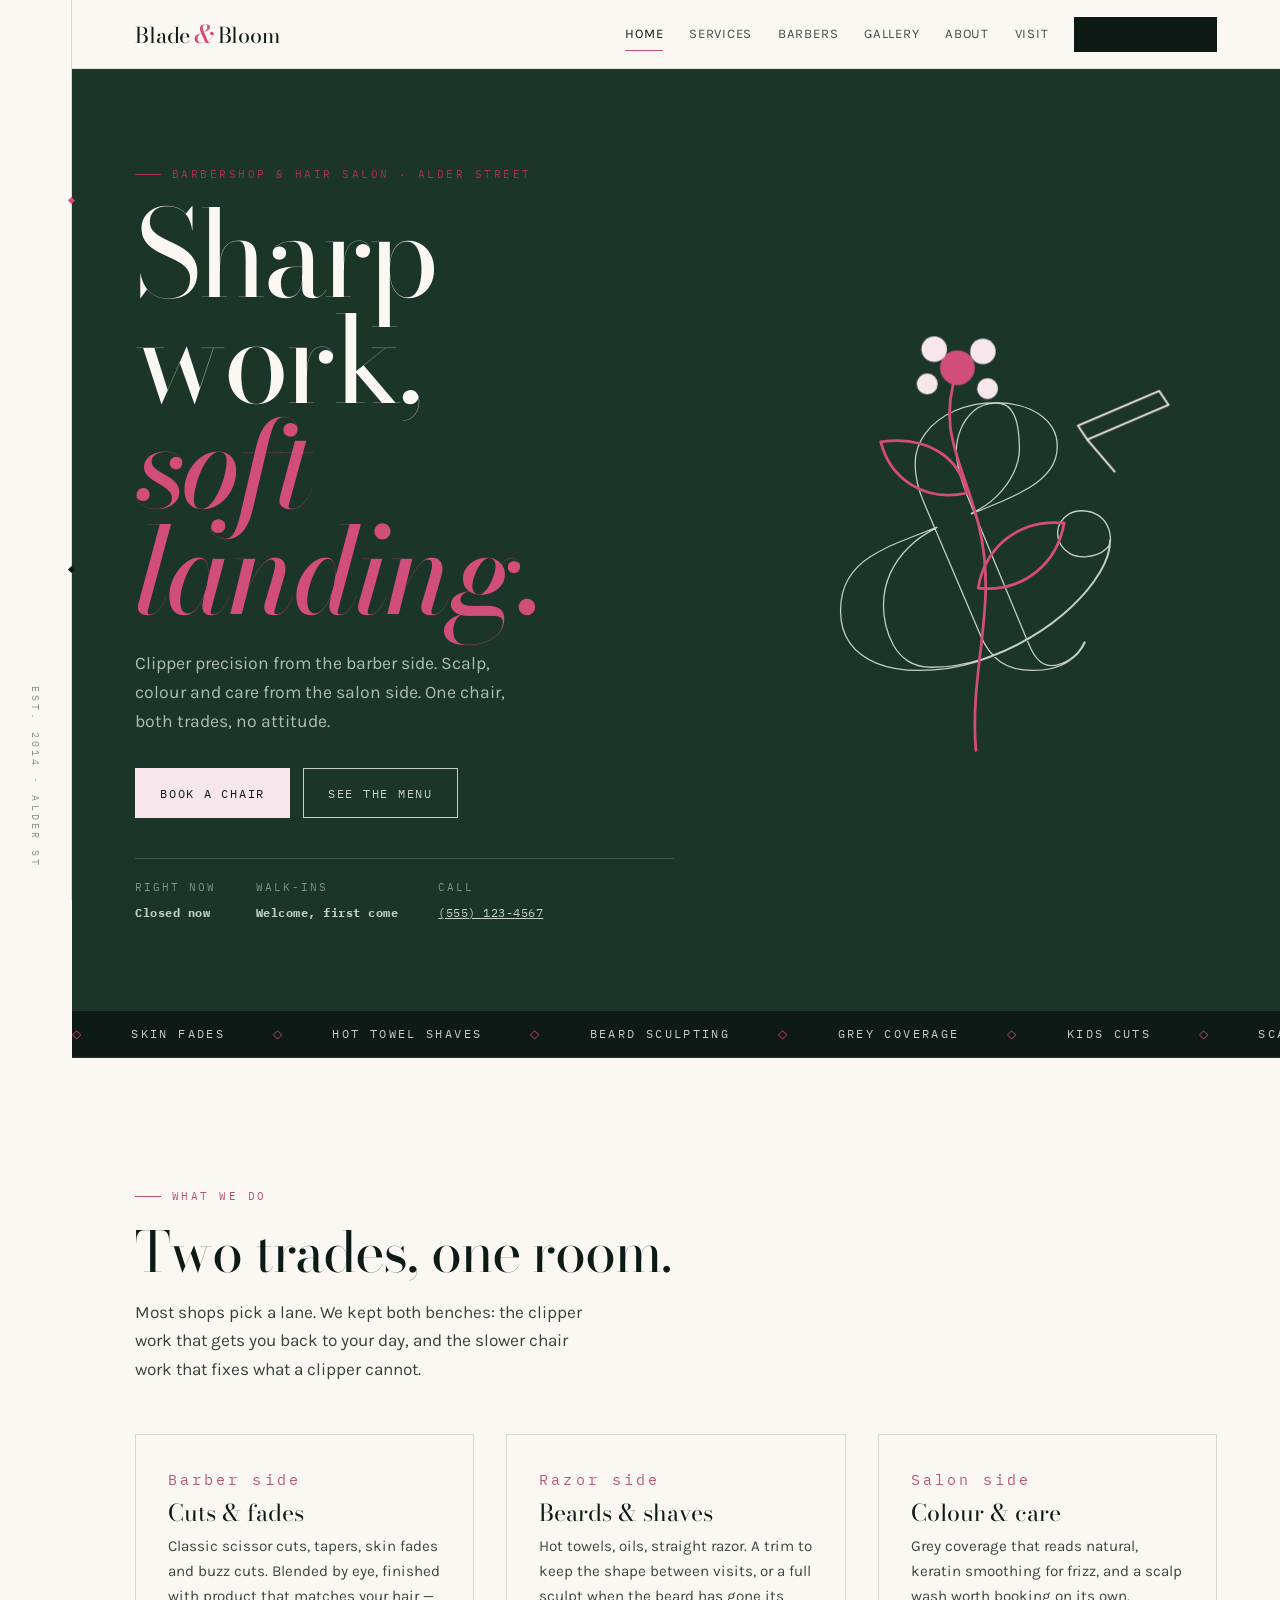
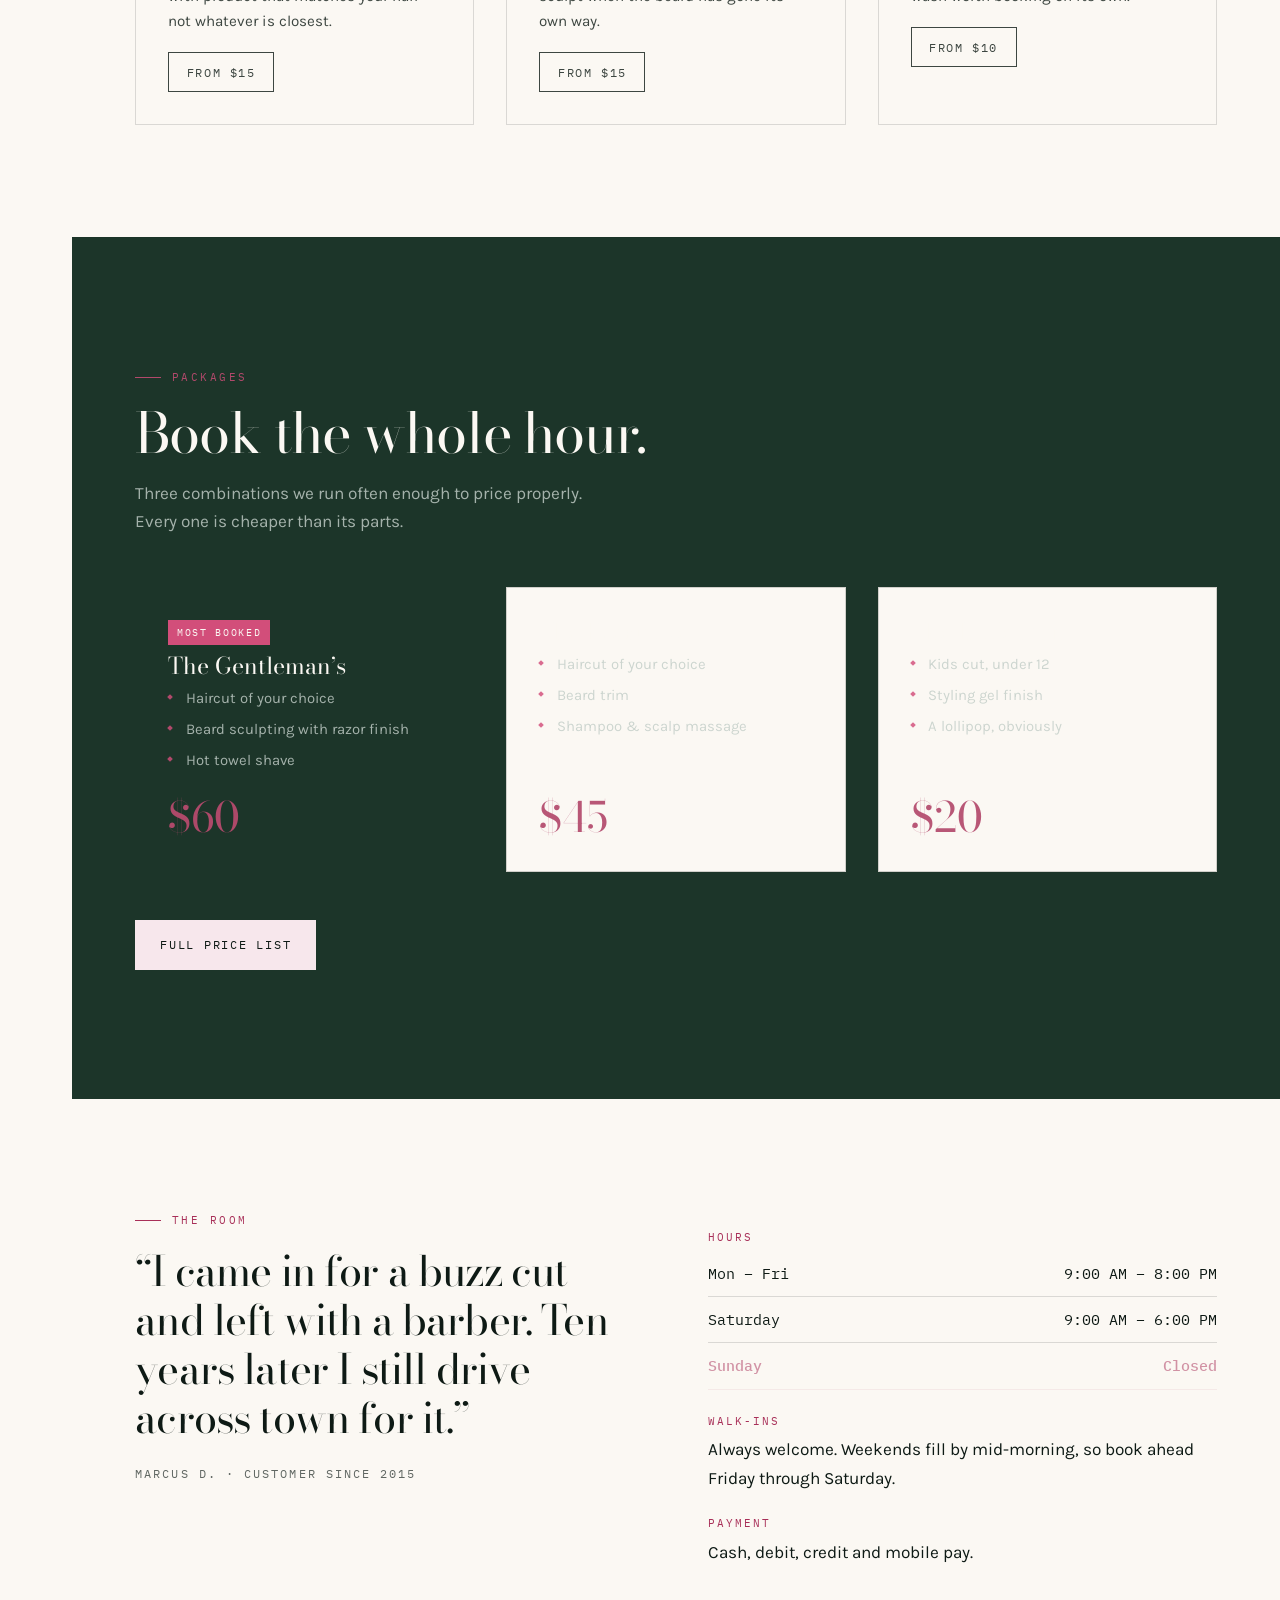
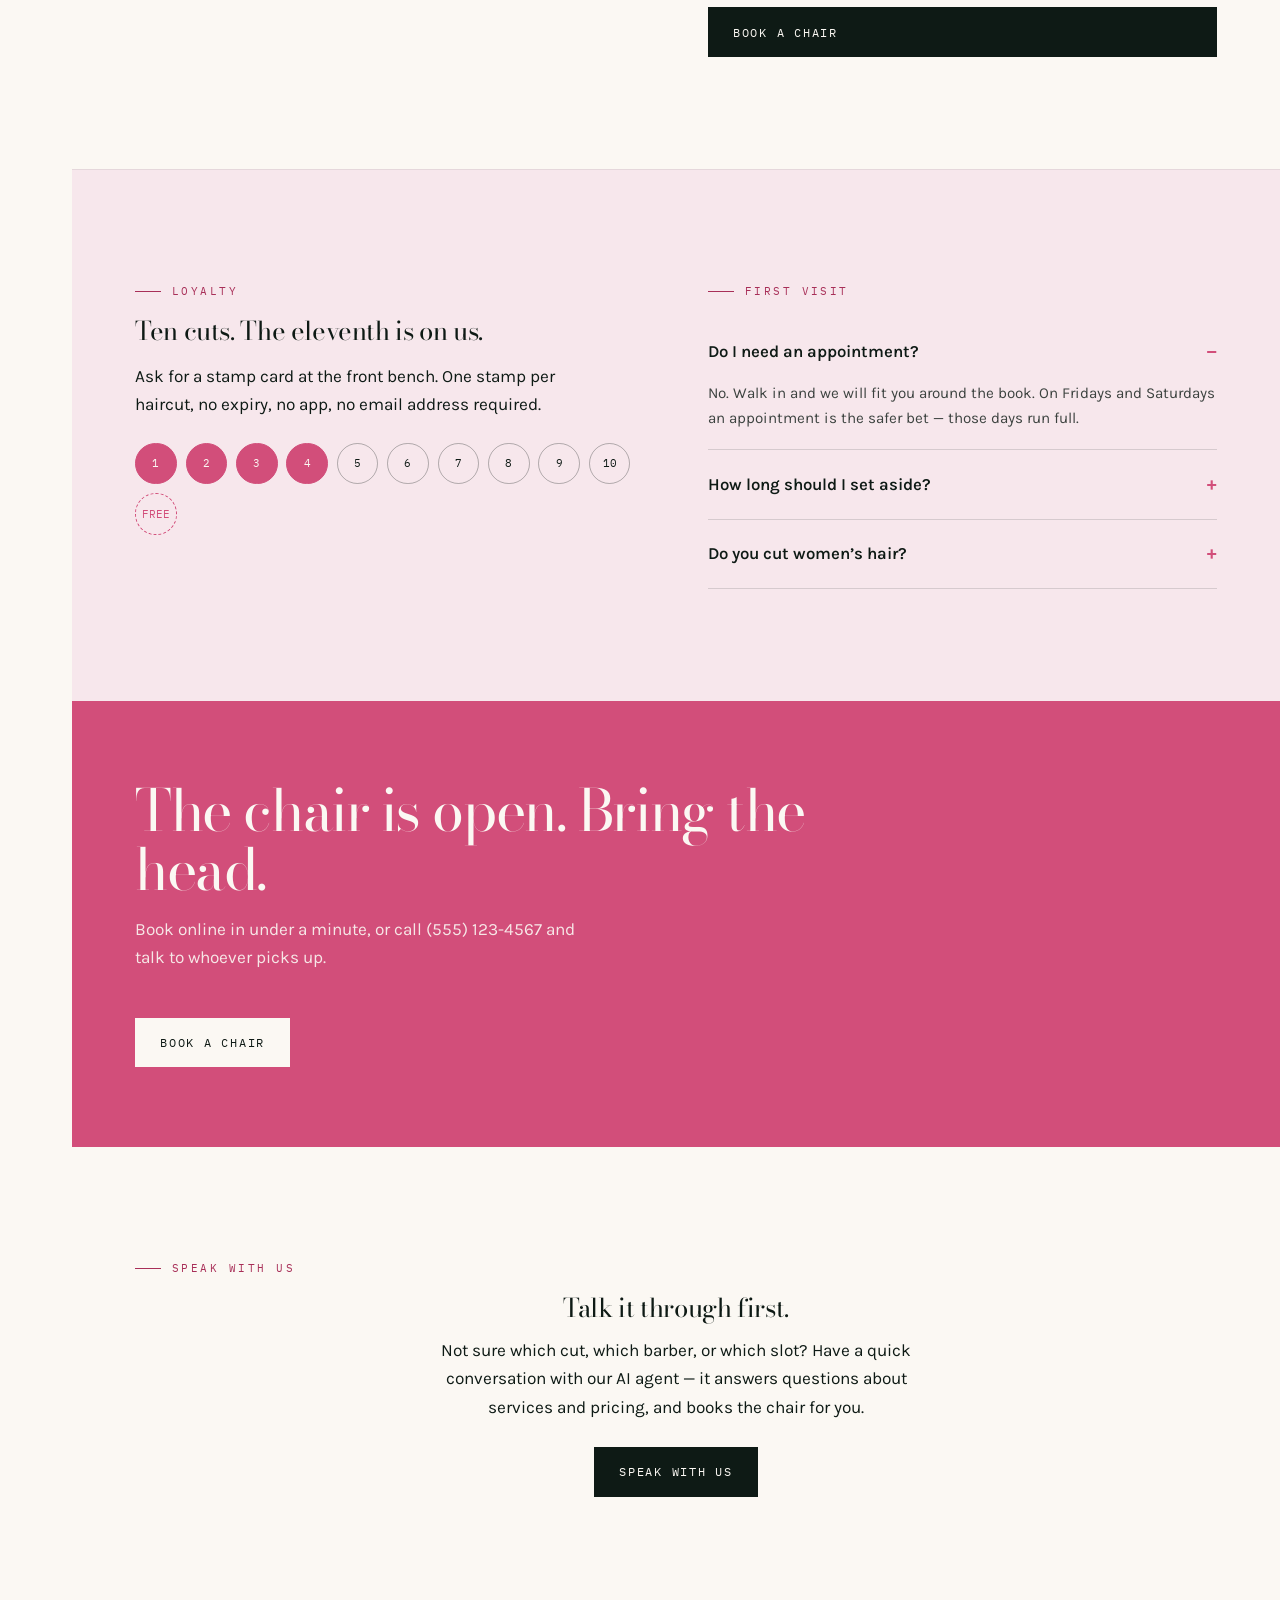
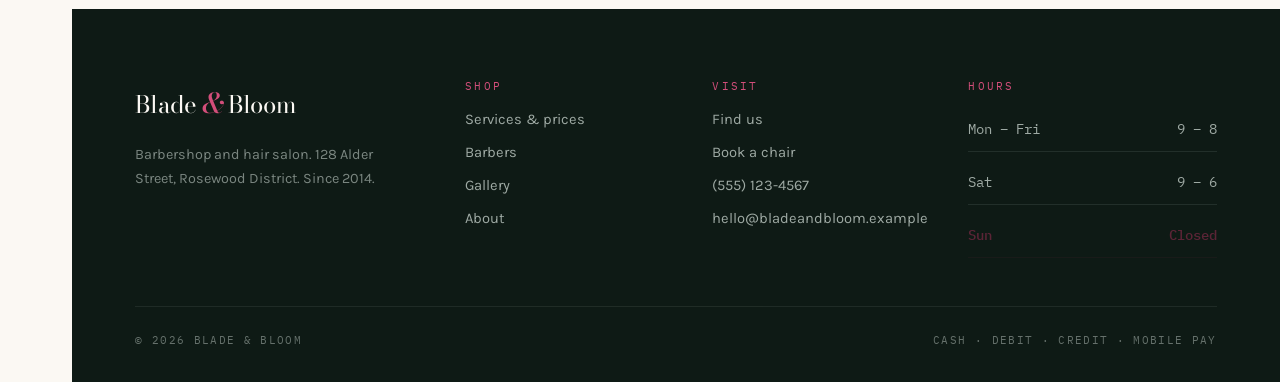
==== commit ce075154: "Move AI agent CTA to a Speak with us section on the home page Co-Authored-By: Claude Opus 5 (1M cont" ====
--- a/index.html
+++ b/index.html
@@ -221,6 +221,15 @@
     </div>
   </section>
 
+  <section class="section">
+    <div class="shell" style="text-align:center">
+      <p class="eyebrow">Speak with us</p>
+      <h2 class="display" style="margin-top:.4rem">Talk it through first.</h2>
+      <p style="margin:.9rem auto 0;max-width:52ch">Not sure which cut, which barber, or which slot? Have a quick conversation with our AI agent — it answers questions about services and pricing, and books the chair for you.</p>
+      <a class="btn" style="margin-top:1.6rem" href="https://sc91147.staging.proxmox.salescloser.ai/cta/4d5f2932-7a4f-4dc9-ac5f-53714d718777" target="_blank" rel="noopener">Speak with us</a>
+    </div>
+  </section>
+
 </main>
 
 <footer class="foot">
@@ -264,6 +273,12 @@
   </div>
 </footer>
 
+<!-- SalesCloser Widget - Floating Button -->
+<script src="https://app.salescloser.ai/js/scwa-widget.js"
+  data-agent-uuid="81db1045-b7ad-4e88-83da-7f33c9fa9edc"
+  data-widget-position="bottom-right"
+  async></script>
+
 <script src="assets/js/main.js"></script>
 </body>
 </html>
